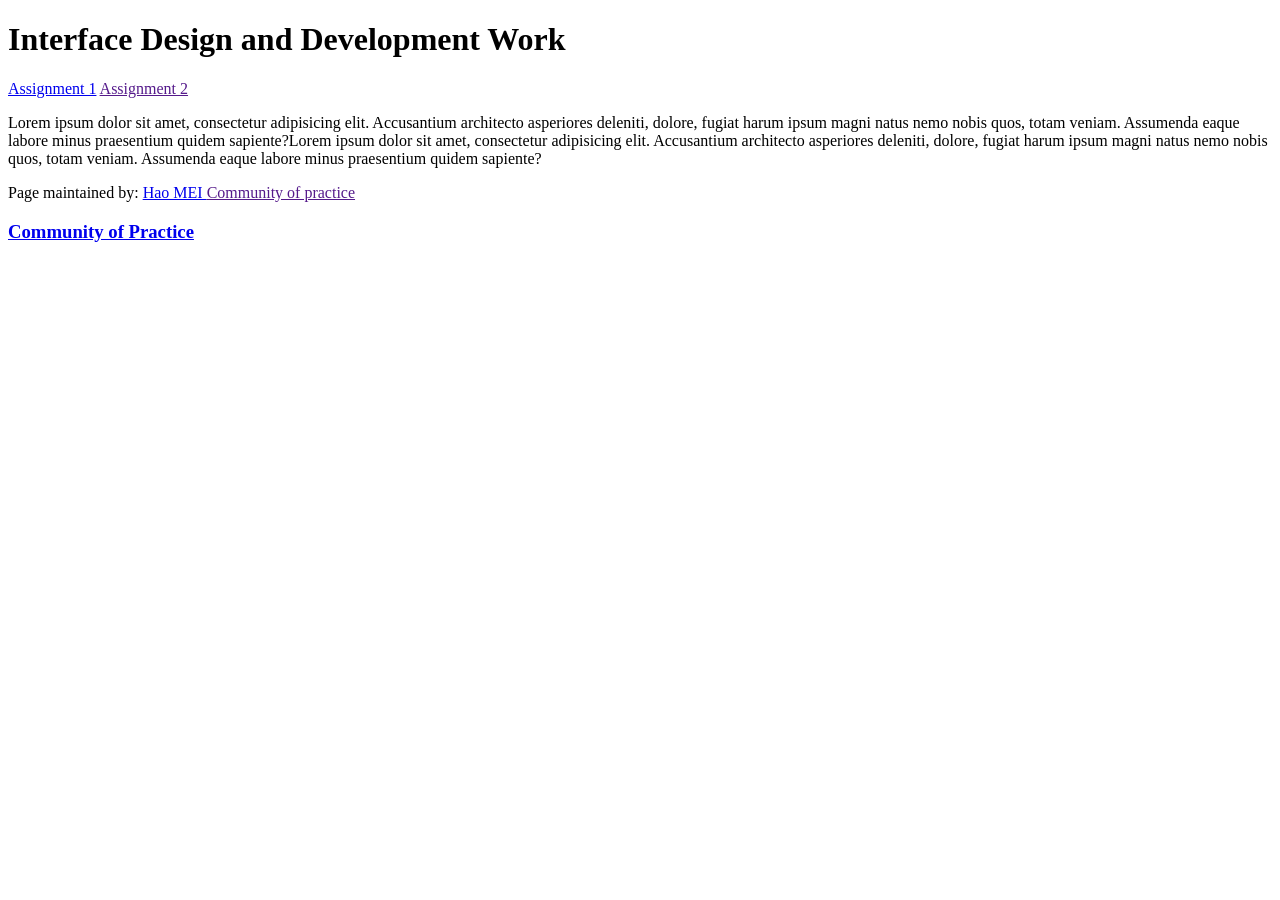
==== index.html @ e1c8dc6a "Merge branch 'main' of https://github.com/HaoMEI423/specialisationWorkIndex-workPage" ====
<!doctype html>
<html lang="en">
<head>
    <meta charset="UTF-8">
    <meta name="viewport"
          content="width=device-width, user-scalable=no, initial-scale=1.0, maximum-scale=1.0, minimum-scale=1.0">
    <meta http-equiv="X-UA-Compatible" content="ie=edge">

<!-- !!!!! -->
<!--    change this to refer to your specific page  -->
    <title>work index!</title>

<!-- !!!!! -->
<!--  change this to your preferred icon  -->
    <!-- favicon was sourced from favicon.io but the original graphics are copyright 2020 Twitter, Inc
    and other contributors -->
    <!-- They are licensed under CC-BY 4.0 as linked below -->
    <!-- https://creativecommons.org/licenses/by/4.0/ -->
    <link rel="icon" type="image/png" href="./assets/icons/favicon.png">

    <link rel="stylesheet" href="reset.css">
    <link rel="stylesheet" href="style.css">
</head>
<body>

    <header>
<!-- !!!!! -->
<!--    change this to your preferred online name  -->
        <h1>Interface Design and Development Work</h1>
    </header>

    <div class="mainNavContainer">

        <nav>
            <a href="./assignment1.html">Assignment 1</a>
            <a href="">Assignment 2</a>
        </nav>

        <main>
            <section id="intro-section">
                <p> Lorem ipsum dolor sit amet, consectetur adipisicing elit. Accusantium architecto asperiores deleniti, dolore, fugiat harum ipsum magni natus nemo nobis quos, totam veniam. Assumenda eaque labore minus praesentium quidem sapiente?Lorem ipsum dolor sit amet, consectetur adipisicing elit. Accusantium architecto asperiores deleniti, dolore, fugiat harum ipsum magni natus nemo nobis quos, totam veniam. Assumenda eaque labore minus praesentium quidem sapiente?</p>
            </section>
        </main>

        <!-- this is an empty element which helps with spacing -->
        <aside></aside>

    </div>

    <footer>
        <p>
<!-- !!!!! -->
<!--    change this to your preferred online name and update link to refer to your github page  -->
            Page maintained by:
            <a href="https://github.com/HaoMEI423" target="_blank">
            Hao MEI
            </a>
            <a href="">
                Community of practice
            </a>
        </p>
    </footer>
    <footer>
        <h3>
            <a href="https://miro.com/app/board/uXjVHzu2AU8=/?share_link_id=129278189366">
                Community of Practice
            </a>
        </h3>
    </footer>
</body>
</html>
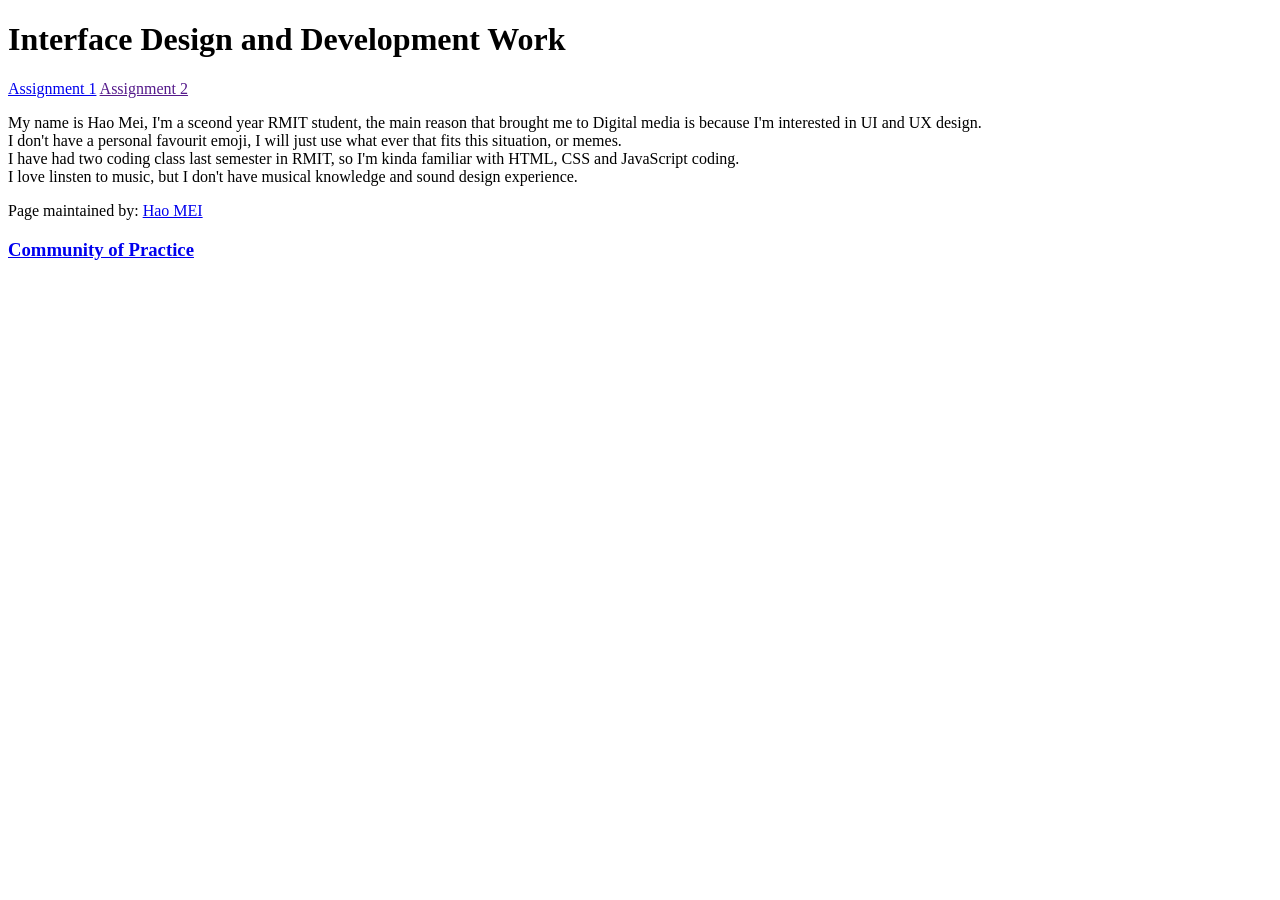
==== commit 267059cc: "updated intro" ====
--- a/index.html
+++ b/index.html
@@ -38,7 +38,11 @@
 
         <main>
             <section id="intro-section">
-                <p> Lorem ipsum dolor sit amet, consectetur adipisicing elit. Accusantium architecto asperiores deleniti, dolore, fugiat harum ipsum magni natus nemo nobis quos, totam veniam. Assumenda eaque labore minus praesentium quidem sapiente?Lorem ipsum dolor sit amet, consectetur adipisicing elit. Accusantium architecto asperiores deleniti, dolore, fugiat harum ipsum magni natus nemo nobis quos, totam veniam. Assumenda eaque labore minus praesentium quidem sapiente?</p>
+                <p> My name is Hao Mei, I'm a sceond year RMIT student, the main reason that brought me to Digital media is because I'm interested in UI and UX design.
+                    <br>I don't have a personal favourit emoji, I will just use what ever that fits this situation, or memes.
+                    <br>I have had two coding class last semester in RMIT, so I'm kinda familiar with HTML, CSS and JavaScript coding.
+                    <br>I love linsten to music, but I don't have musical knowledge and sound design experience.
+                </p>
             </section>
         </main>
 
@@ -54,10 +58,6 @@
             Page maintained by:
             <a href="https://github.com/HaoMEI423" target="_blank">
             Hao MEI
-            </a>
-            <a href="">
-                Community of practice
-            </a>
         </p>
     </footer>
     <footer>
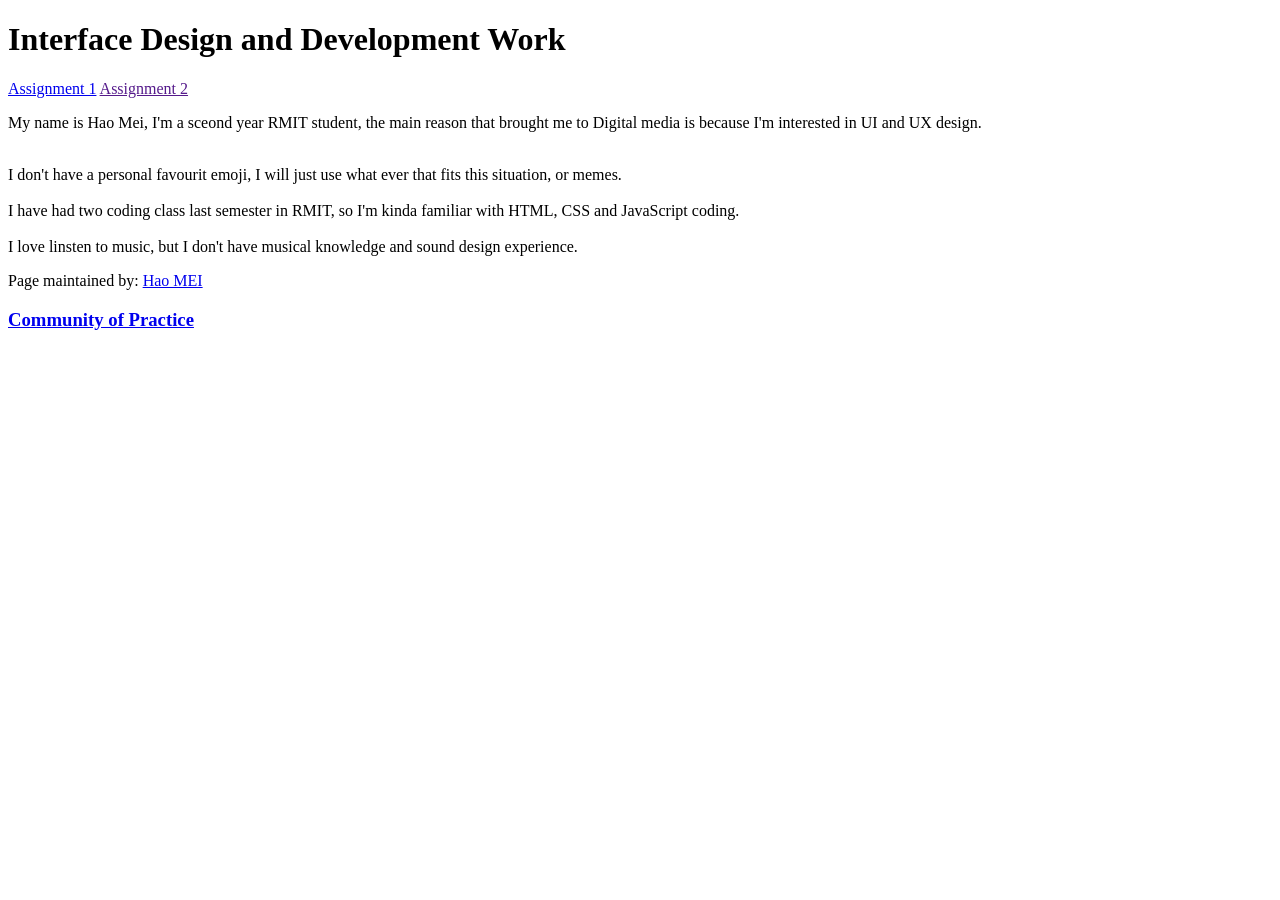
==== commit 470d79c6: "Update index.html" ====
--- a/index.html
+++ b/index.html
@@ -39,8 +39,11 @@
         <main>
             <section id="intro-section">
                 <p> My name is Hao Mei, I'm a sceond year RMIT student, the main reason that brought me to Digital media is because I'm interested in UI and UX design.
+                    <aside></aside>
                     <br>I don't have a personal favourit emoji, I will just use what ever that fits this situation, or memes.
+                    <aside></aside>
                     <br>I have had two coding class last semester in RMIT, so I'm kinda familiar with HTML, CSS and JavaScript coding.
+                    <aside></aside>
                     <br>I love linsten to music, but I don't have musical knowledge and sound design experience.
                 </p>
             </section>
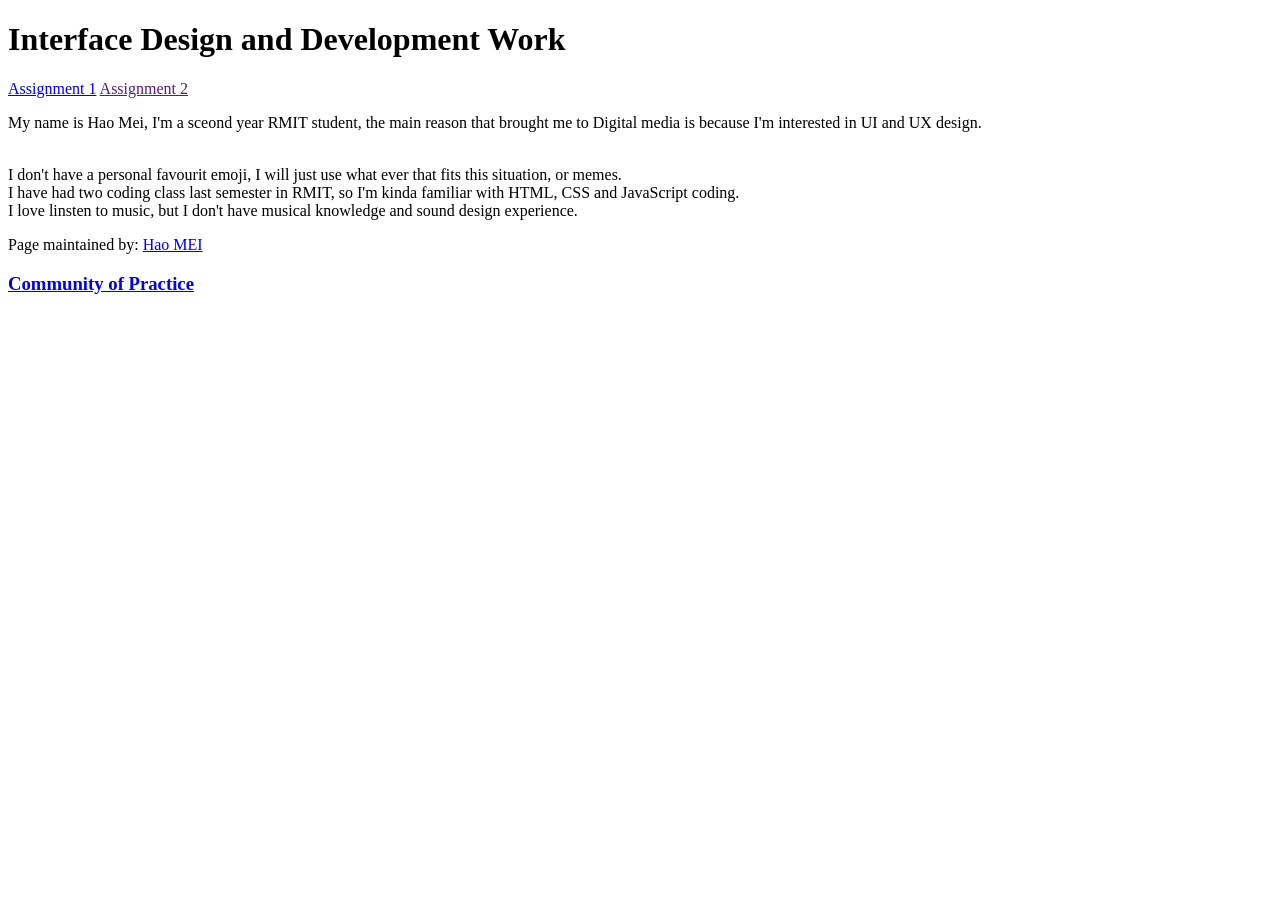
==== commit bf49266d: "Update index.html" ====
--- a/index.html
+++ b/index.html
@@ -41,9 +41,7 @@
                 <p> My name is Hao Mei, I'm a sceond year RMIT student, the main reason that brought me to Digital media is because I'm interested in UI and UX design.
                     <aside></aside>
                     <br>I don't have a personal favourit emoji, I will just use what ever that fits this situation, or memes.
-                    <aside></aside>
                     <br>I have had two coding class last semester in RMIT, so I'm kinda familiar with HTML, CSS and JavaScript coding.
-                    <aside></aside>
                     <br>I love linsten to music, but I don't have musical knowledge and sound design experience.
                 </p>
             </section>
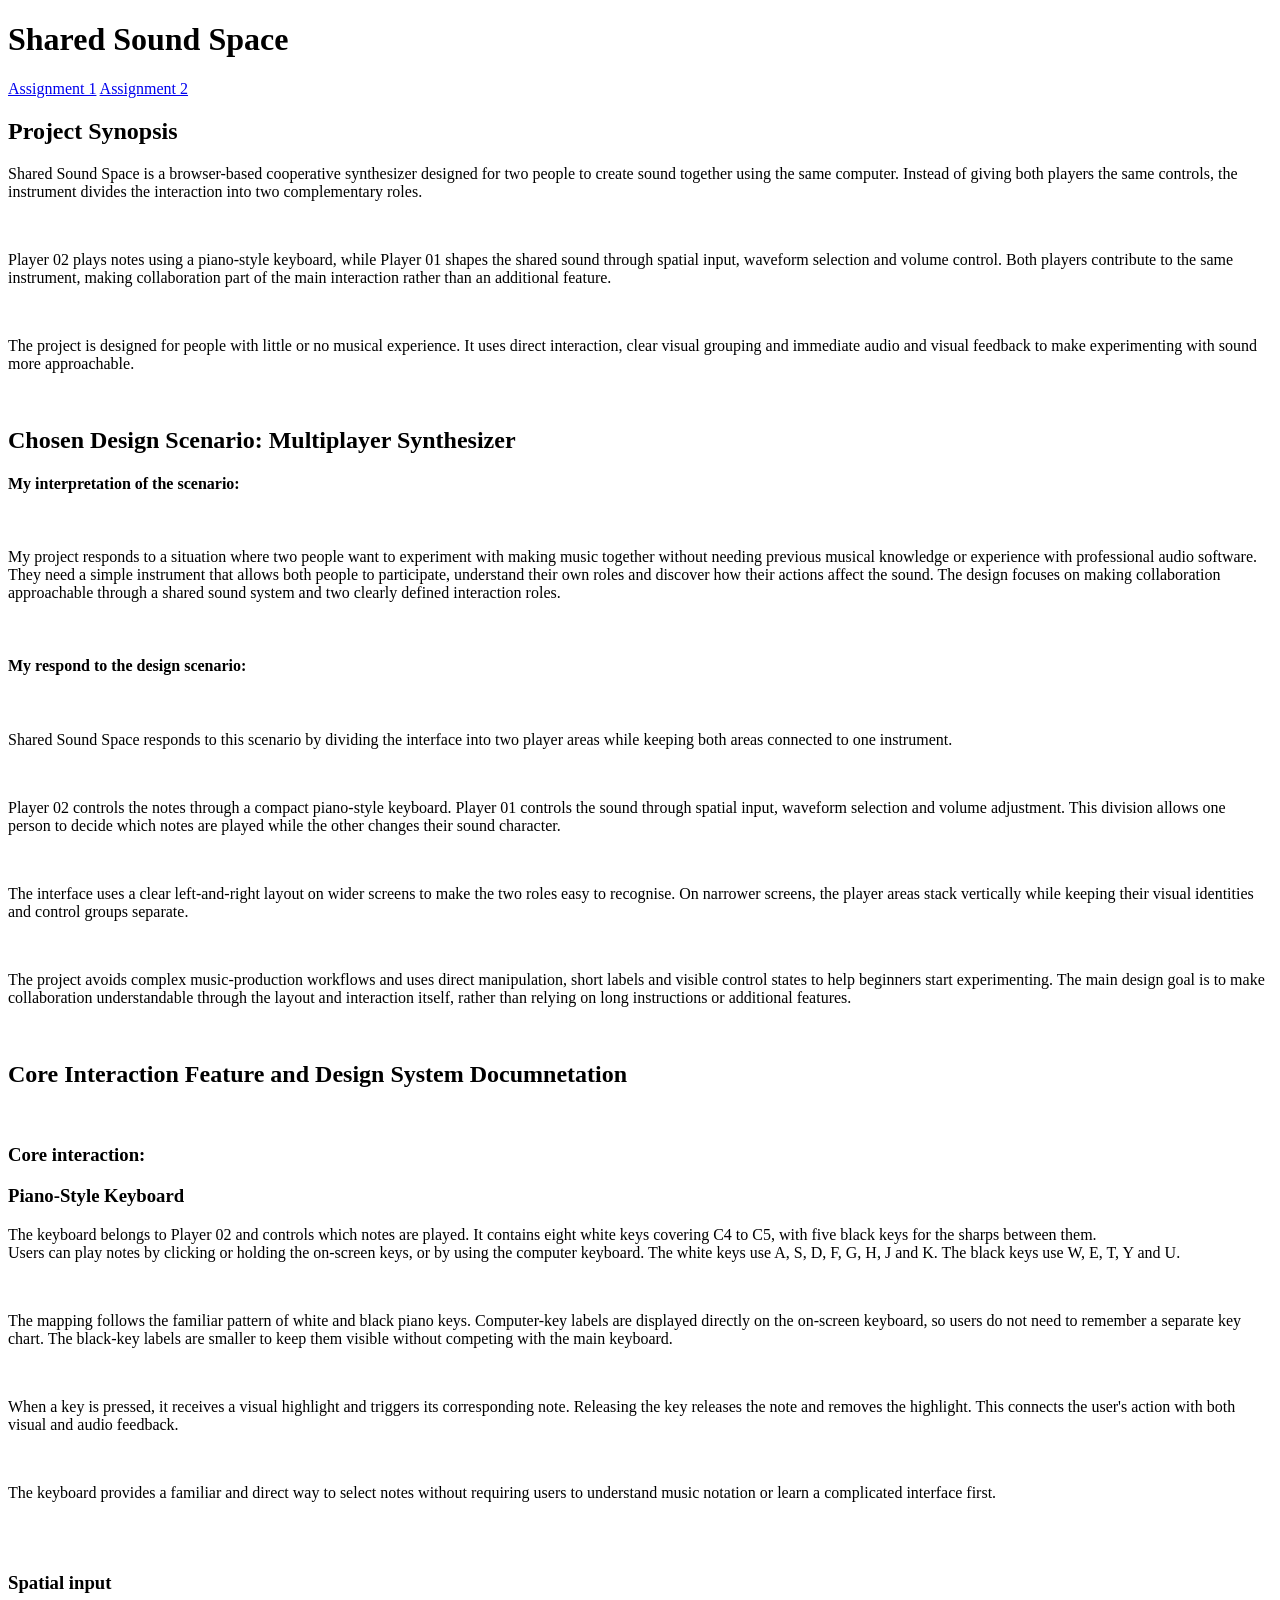
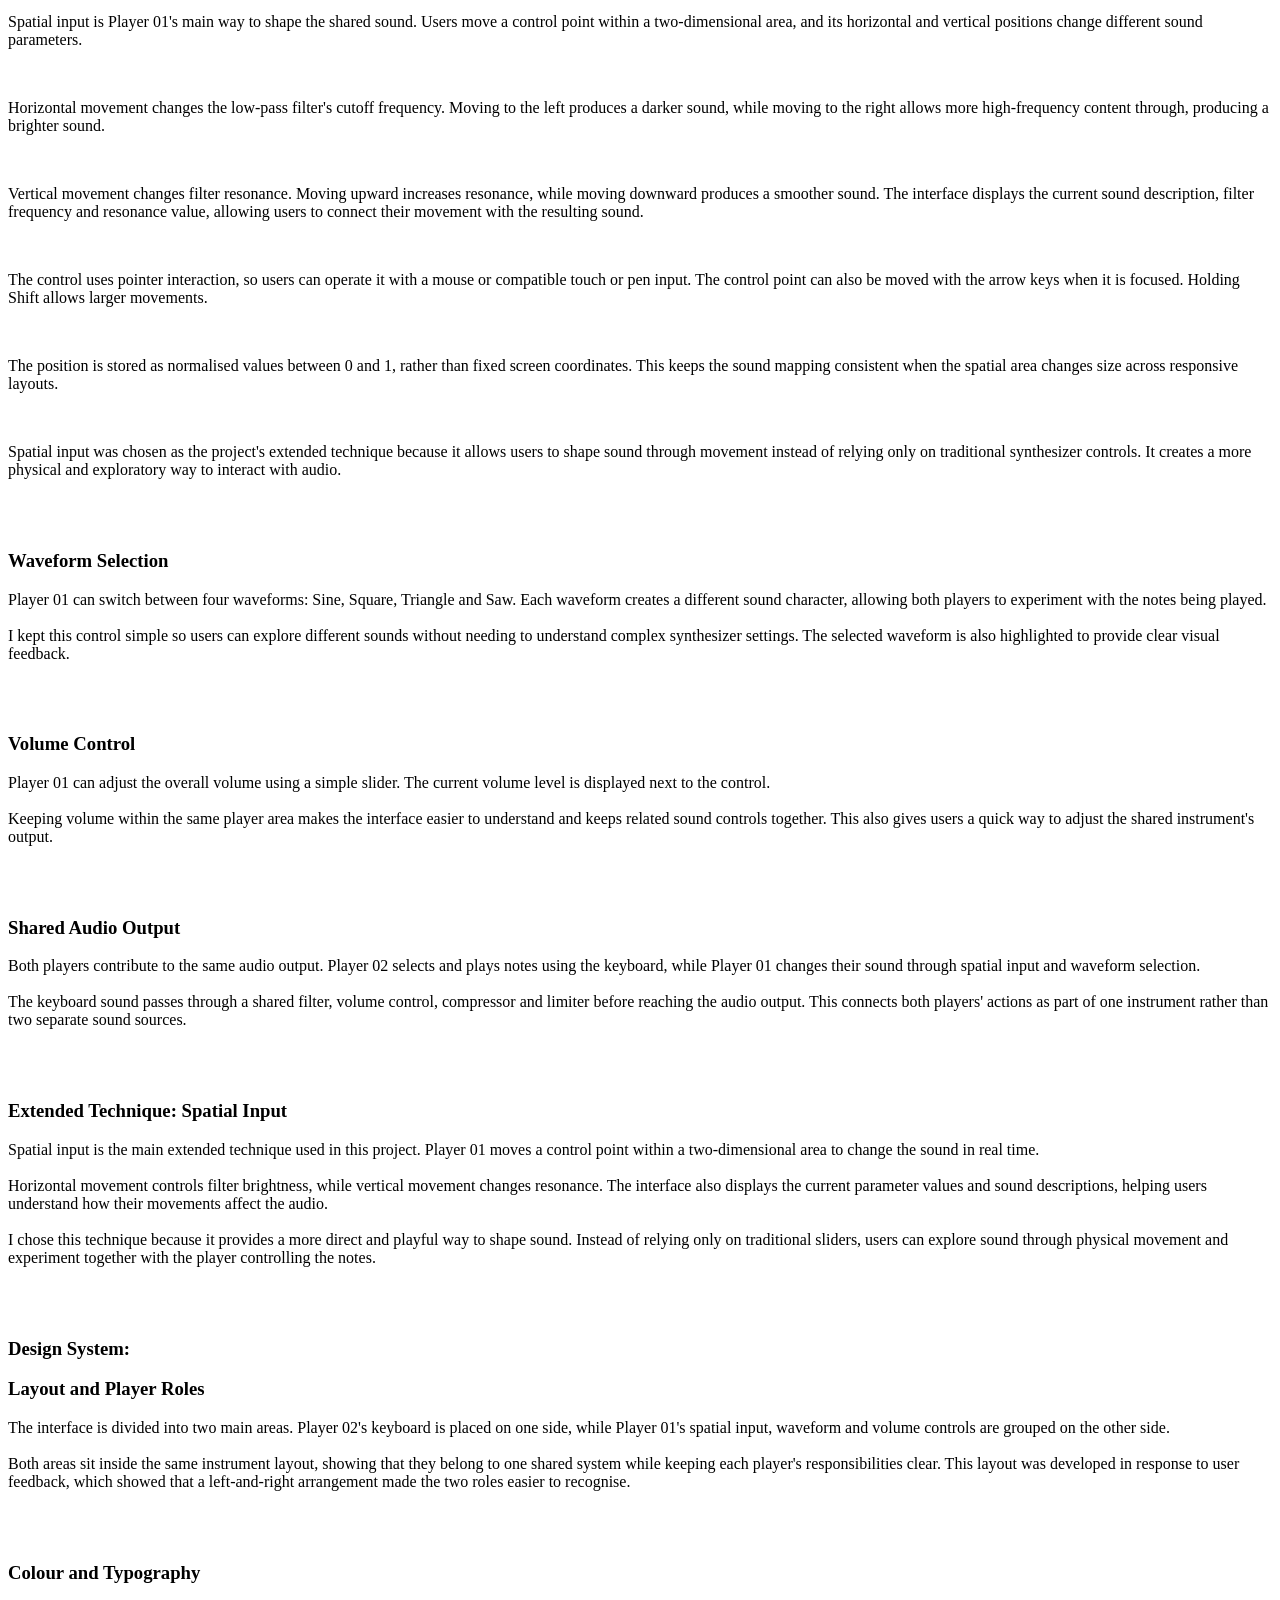
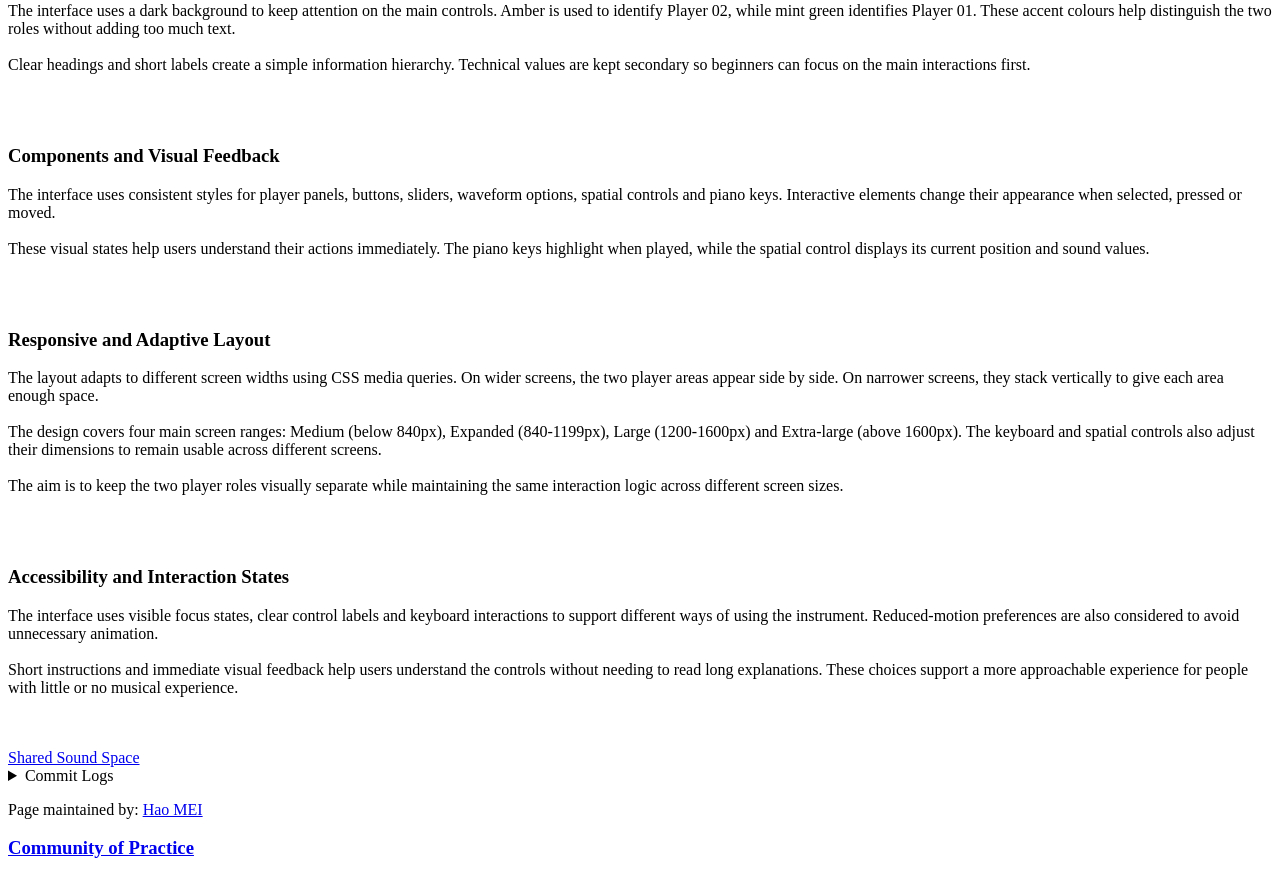
==== commit 10c90b03: "Update index.html" ====
--- a/index.html
+++ b/index.html
@@ -8,7 +8,7 @@
 
 <!-- !!!!! -->
 <!--    change this to refer to your specific page  -->
-    <title>work index!</title>
+    <title>Interface Design</title>
 
 <!-- !!!!! -->
 <!--  change this to your preferred icon  -->
@@ -26,26 +26,236 @@
     <header>
 <!-- !!!!! -->
 <!--    change this to your preferred online name  -->
-        <h1>Interface Design and Development Work</h1>
+        <h1>Shared Sound Space</h1>
     </header>
 
     <div class="mainNavContainer">
 
         <nav>
             <a href="./assignment1.html">Assignment 1</a>
-            <a href="">Assignment 2</a>
+            <a href="./assignment2.html">Assignment 2</a>
         </nav>
 
         <main>
             <section id="intro-section">
-                <p> My name is Hao Mei, I'm a sceond year RMIT student, the main reason that brought me to Digital media is because I'm interested in UI and UX design.
-                    <aside></aside>
-                    <br>I don't have a personal favourit emoji, I will just use what ever that fits this situation, or memes.
-                    <br>I have had two coding class last semester in RMIT, so I'm kinda familiar with HTML, CSS and JavaScript coding.
-                    <br>I love linsten to music, but I don't have musical knowledge and sound design experience.
+                <h2>Project Synopsis</h2>
+                <p> Shared Sound Space is a browser-based cooperative synthesizer designed for two people to create sound together using the same computer. Instead of giving both players the same controls, the instrument divides the interaction into two complementary roles.
                 </p>
+                <br>
+                <p>Player 02 plays notes using a piano-style keyboard, while Player 01 shapes the shared sound through spatial input, waveform selection and volume control. Both players contribute to the same instrument, making collaboration part of the main interaction rather than an additional feature.</p>            
+                <br>
+                <p>The project is designed for people with little or no musical experience. It uses direct interaction, clear visual grouping and immediate audio and visual feedback to make experimenting with sound more approachable.</p>
+                <br>
+                
+                <h2>Chosen Design Scenario: Multiplayer Synthesizer</h2>
+                <h4>My interpretation of the scenario:</h4>
+                <br>
+                <p>My project responds to a situation where two people want to experiment with making music together without needing previous musical knowledge or experience with professional audio software. They need a simple instrument that allows both people to participate, understand their own roles and discover how their actions affect the sound. The design focuses on making collaboration approachable through a shared sound system and two clearly defined interaction roles.</p>
+                <br>
+                <h4>My respond to the design scenario:</h4>
+                <br>
+                <p>Shared Sound Space responds to this scenario by dividing the interface into two player areas while keeping both areas connected to one instrument.</p>
+                <br>
+                <p>Player 02 controls the notes through a compact piano-style keyboard. Player 01 controls the sound through spatial input, waveform selection and volume adjustment. This division allows one person to decide which notes are played while the other changes their sound character.</p>
+                <br>
+                <p>The interface uses a clear left-and-right layout on wider screens to make the two roles easy to recognise. On narrower screens, the player areas stack vertically while keeping their visual identities and control groups separate.</p>
+                <br>
+                <p>The project avoids complex music-production workflows and uses direct manipulation, short labels and visible control states to help beginners start experimenting. The main design goal is to make collaboration understandable through the layout and interaction itself, rather than relying on long instructions or additional features.</p>
+            </section>
+
+            <br>
+
+            <section id="design-documentation">
+                <h2>Core Interaction Feature and Design System Documnetation</h2>
+                <br>
+                <h3>Core interaction:</h3>
+                <h3>Piano-Style Keyboard</h3>
+                <p>The keyboard belongs to Player 02 and controls which notes are played. It contains eight white keys covering C4 to C5, with five black keys for the sharps between them. <br>Users can play notes by clicking or holding the on-screen keys, or by using the computer keyboard. The white keys use A, S, D, F, G, H, J and K. The black keys use W, E, T, Y and U.</p><br>
+                <p>The mapping follows the familiar pattern of white and black piano keys. Computer-key labels are displayed directly on the on-screen keyboard, so users do not need to remember a separate key chart. The black-key labels are smaller to keep them visible without competing with the main keyboard.</p><br>
+                <p>When a key is pressed, it receives a visual highlight and triggers its corresponding note. Releasing the key releases the note and removes the highlight. This connects the user's action with both visual and audio feedback.</p><br>
+                <p>The keyboard provides a familiar and direct way to select notes without requiring users to understand music notation or learn a complicated interface first.</p><br><br>
+
+                <h3>Spatial input</h3>
+                <p>Spatial input is Player 01's main way to shape the shared sound. Users move a control point within a two-dimensional area, and its horizontal and vertical positions change different sound parameters.</p><br>
+                <p>Horizontal movement changes the low-pass filter's cutoff frequency. Moving to the left produces a darker sound, while moving to the right allows more high-frequency content through, producing a brighter sound.</p><br>
+                <p>Vertical movement changes filter resonance. Moving upward increases resonance, while moving downward produces a smoother sound. The interface displays the current sound description, filter frequency and resonance value, allowing users to connect their movement with the resulting sound.</p><br>
+                <p>The control uses pointer interaction, so users can operate it with a mouse or compatible touch or pen input. The control point can also be moved with the arrow keys when it is focused. Holding Shift allows larger movements.</p><br>
+                <p>The position is stored as normalised values between 0 and 1, rather than fixed screen coordinates. This keeps the sound mapping consistent when the spatial area changes size across responsive layouts.</p><br>
+                <p>Spatial input was chosen as the project's extended technique because it allows users to shape sound through movement instead of relying only on traditional synthesizer controls. It creates a more physical and exploratory way to interact with audio.</p><br><br>
+                
+                <h3>Waveform Selection</h3>
+                <p>Player 01 can switch between four waveforms: Sine, Square, Triangle and Saw. Each waveform creates a different sound
+                    character, allowing both players to experiment with the notes being played.
+                    <br><br>
+                    I kept this control simple so users can explore different
+                    sounds without needing to understand complex synthesizer
+                    settings. The selected waveform is also highlighted to
+                    provide clear visual feedback.
+                </p><br><br>
+
+                <h3>Volume Control</h3>
+                <p>Player 01 can adjust the overall volume using a simple
+                    slider. The current volume level is displayed next to
+                    the control.
+                <br><br>
+                    Keeping volume within the same player area makes the
+                    interface easier to understand and keeps related sound
+                    controls together. This also gives users a quick way
+                    to adjust the shared instrument's output.
+                </p><br><br>
+
+                <h3>Shared Audio Output</h3>
+                <p>Both players contribute to the same audio output.
+                    Player 02 selects and plays notes using the keyboard,
+                    while Player 01 changes their sound through spatial
+                    input and waveform selection.
+                    <br><br>
+                    The keyboard sound passes through a shared filter,
+                    volume control, compressor and limiter before reaching
+                    the audio output. This connects both players' actions
+                    as part of one instrument rather than two separate
+                    sound sources.
+                </p> <br><br>   
+                
+                <h3>Extended Technique: Spatial Input</h3>
+                <p>Spatial input is the main extended technique used in
+                    this project. Player 01 moves a control point within
+                    a two-dimensional area to change the sound in real time.
+                    <br><br>
+                    Horizontal movement controls filter brightness, while
+                    vertical movement changes resonance. The interface
+                    also displays the current parameter values and sound
+                    descriptions, helping users understand how their
+                    movements affect the audio.
+                    <br><br>
+                    I chose this technique because it provides a more
+                    direct and playful way to shape sound. Instead of
+                    relying only on traditional sliders, users can explore
+                    sound through physical movement and experiment together
+                    with the player controlling the notes.
+                </p><br><br>
+                
+                <h3>Design System:</h3>
+                <h3>Layout and Player Roles</h3>
+                <p>The interface is divided into two main areas.
+                    Player 02's keyboard is placed on one side, while
+                    Player 01's spatial input, waveform and volume controls
+                    are grouped on the other side.
+                    <br><br>
+                    Both areas sit inside the same instrument layout,
+                    showing that they belong to one shared system while
+                    keeping each player's responsibilities clear. This
+                    layout was developed in response to user feedback,
+                    which showed that a left-and-right arrangement made
+                    the two roles easier to recognise.
+                </p><br><br>
+
+                <h3>Colour and Typography</h3>
+                <p> The interface uses a dark background to keep attention
+                    on the main controls. Amber is used to identify Player
+                    02, while mint green identifies Player 01. These accent
+                    colours help distinguish the two roles without adding
+                    too much text.
+                    <br><br>
+                    Clear headings and short labels create a simple
+                    information hierarchy. Technical values are kept
+                    secondary so beginners can focus on the main
+                    interactions first.
+                </p><br><br>
+
+                <h3>Components and Visual Feedback</h3>
+                <p>The interface uses consistent styles for player panels,
+                    buttons, sliders, waveform options, spatial controls
+                    and piano keys. Interactive elements change their
+                    appearance when selected, pressed or moved.
+                    <br><br>
+                    These visual states help users understand their actions
+                    immediately. The piano keys highlight when played,
+                    while the spatial control displays its current position
+                    and sound values.
+                </p><br><br>
+
+                <h3>Responsive and Adaptive Layout</h3>
+
+                <p> The layout adapts to different screen widths using
+                    CSS media queries. On wider screens, the two player
+                    areas appear side by side. On narrower screens, they
+                    stack vertically to give each area enough space.
+                    <br><br>
+                    The design covers four main screen ranges: Medium
+                    (below 840px), Expanded (840-1199px), Large
+                    (1200-1600px) and Extra-large (above 1600px).
+                    The keyboard and spatial controls also adjust their
+                    dimensions to remain usable across different screens.
+                    <br><br>
+                    The aim is to keep the two player roles visually
+                    separate while maintaining the same interaction
+                    logic across different screen sizes.
+                </p><br><br>
+
+                <h3>Accessibility and Interaction States</h3>
+                <p>The interface uses visible focus states, clear control
+                    labels and keyboard interactions to support different
+                    ways of using the instrument. Reduced-motion preferences
+                    are also considered to avoid unnecessary animation.
+                    <br><br>
+                    Short instructions and immediate visual feedback help
+                    users understand the controls without needing to read
+                    long explanations. These choices support a more
+                    approachable experience for people with little or no
+                    musical experience.
+                </p><br><br>
+            </section>
+            
+            <section id=final-project>
+                <a href="https://haomei423.github.io/interfaceAssignment3/">Shared Sound Space</a>
+            </section>
+            
+            <section id="commit-logs">
+                <details>
+                <summary>Commit Logs</summary>
+
+                <table>
+
+                    <thead>
+                    <tr>
+                        <th>Author</th>
+                        <th>Date</th>
+                        <th>Subject</th>
+                        <th>Body</th>
+                    </tr>
+                    </thead>
+
+                    <tbody>
+                    <tr>
+                        <td>HaoMEI423</td>
+                        <td>Wed Sep 23 15:04:27 2026 +1000</td>
+                        <td></td>
+                        <td></td>
+                    </tr>
+
+                    <tr>
+                        <td>HaoMEI423</td>
+                        <td>Sat Sep 26 22:50:08 2026 +1000</td>
+                        <td></td>
+                        <td></td>
+                    </tr>
+
+                    <tr>
+                        <td>HaoMEI423</td>
+                        <td>Sun Sep 27 23:25:22 2026 +1000</td>
+                        <td></td>
+                        <td></td>
+                    </tr>
+
+                    </tbody>
+
+                </table>
+                </details>
             </section>
         </main>
+
+
 
         <!-- this is an empty element which helps with spacing -->
         <aside></aside>
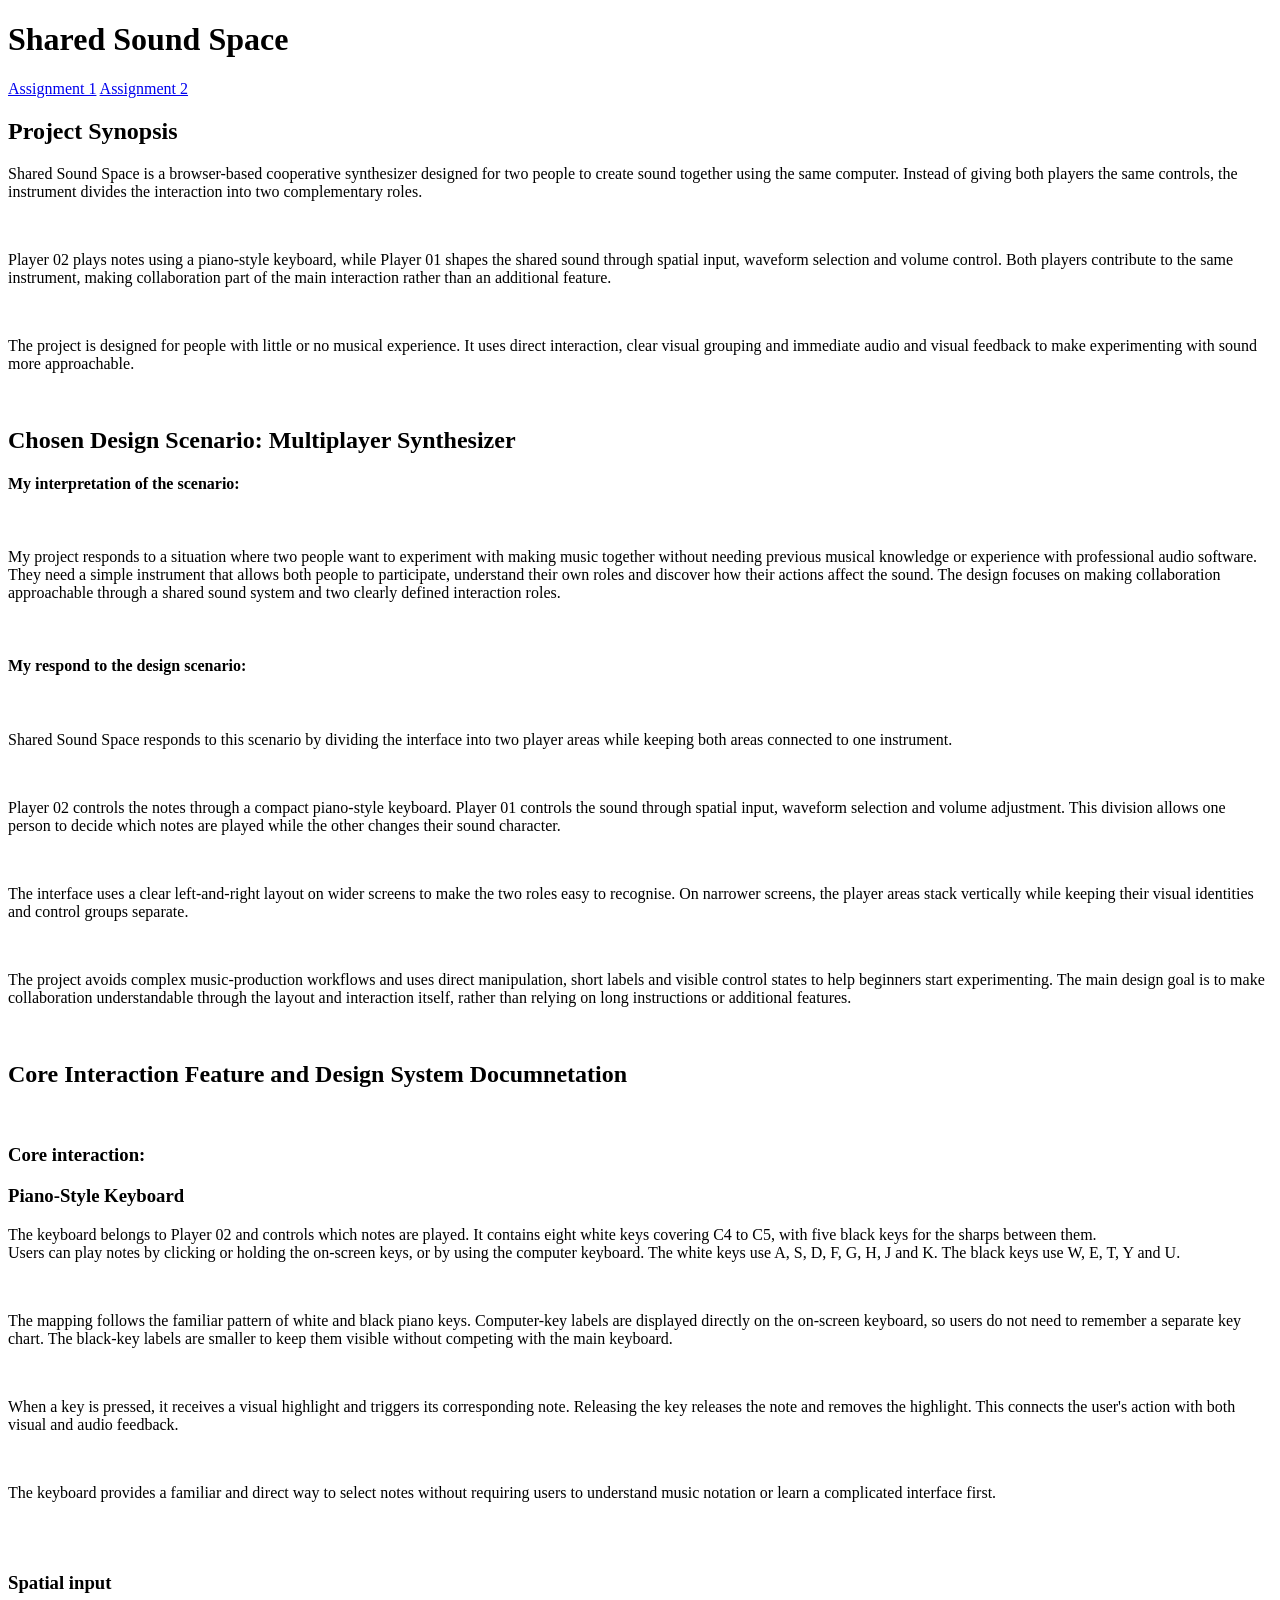
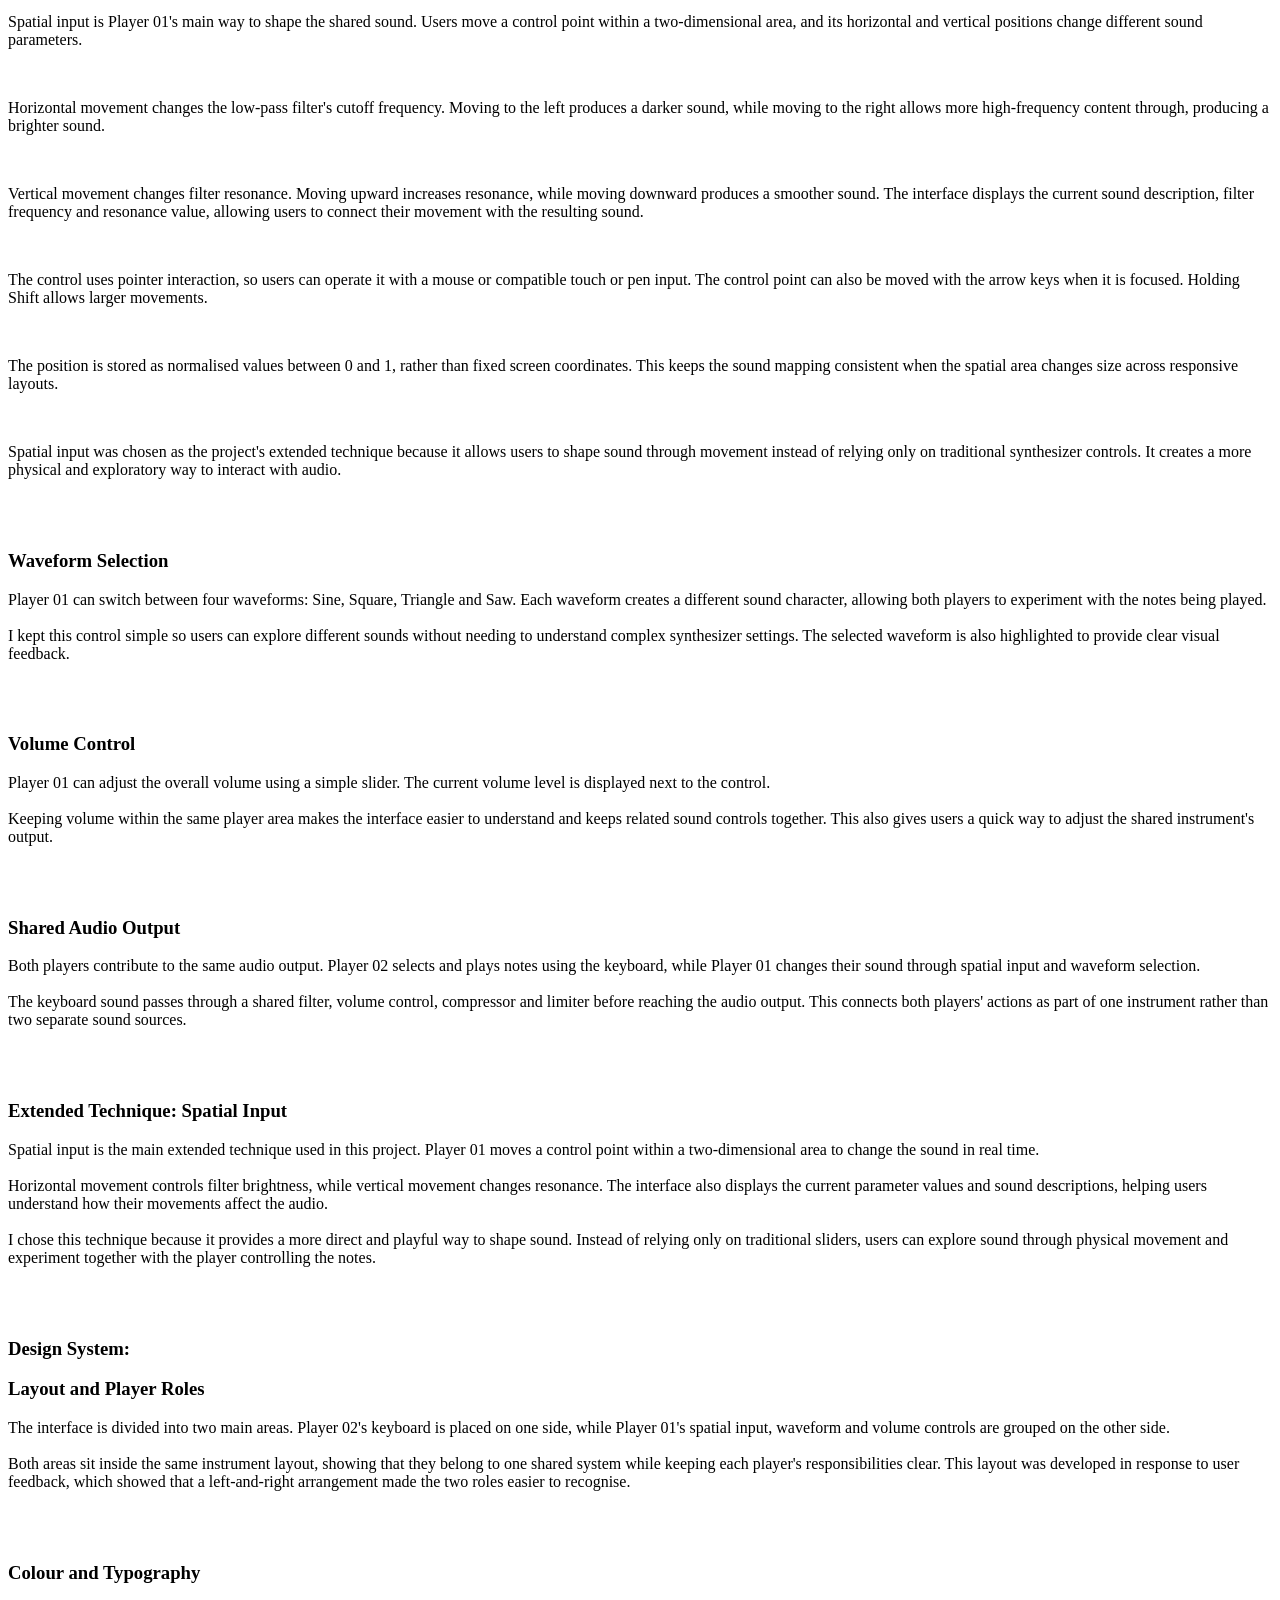
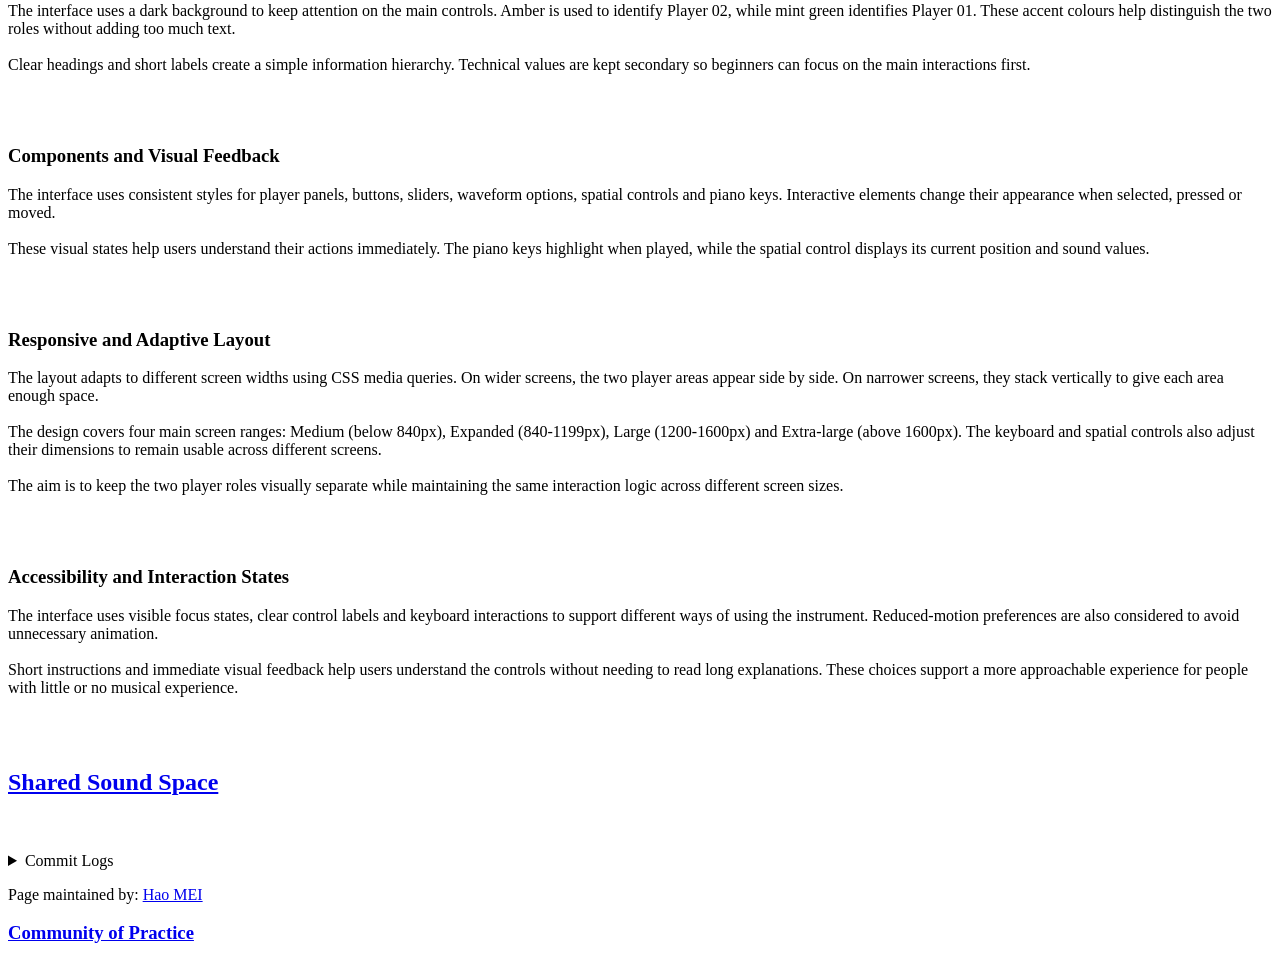
==== commit 909665a7: "Update index.html" ====
--- a/index.html
+++ b/index.html
@@ -208,8 +208,10 @@
             </section>
             
             <section id=final-project>
-                <a href="https://haomei423.github.io/interfaceAssignment3/">Shared Sound Space</a>
+                <h1><footer><a href="https://haomei423.github.io/interfaceAssignment3/">Shared Sound Space</a></footer></h1>
             </section>
+            
+            <br><br>
             
             <section id="commit-logs">
                 <details>
@@ -229,25 +231,176 @@
                     <tbody>
                     <tr>
                         <td>HaoMEI423</td>
-                        <td>Wed Sep 23 15:04:27 2026 +1000</td>
-                        <td></td>
-                        <td></td>
-                    </tr>
-
-                    <tr>
-                        <td>HaoMEI423</td>
-                        <td>Sat Sep 26 22:50:08 2026 +1000</td>
-                        <td></td>
-                        <td></td>
-                    </tr>
-
-                    <tr>
-                        <td>HaoMEI423</td>
-                        <td>Sun Sep 27 23:25:22 2026 +1000</td>
-                        <td></td>
-                        <td></td>
-                    </tr>
-
+                        <td>Fri Oct 2 15:04:27 2026</td>
+                        <td>Rework the layout to make the two player roles clearer</td>
+                        <td>I changed the layout to show two clear player areas so users can quickly understand that the instrument is designed for two people.</td>
+                    </tr>
+
+                    <tr>
+                        <td>HaoMEI423</td>
+                        <td>Sun Oct 4 22:50:08 2026</td>
+                        <td>Group the keyboard and sound controls by player</td>
+                        <td>I kept the keyboard in Player 02's area and grouped spatial input, waveform and volume controls under Player 01 to make each player's role easier to understand.</td>
+                    </tr>
+
+                    <tr>
+                        <td>HaoMEI423</td>
+                        <td>Tue Oct 6 21:25:22 2026</td>
+                        <td>Adjust the player panels and keyboard size</td>
+                        <td>I balanced the space between the keyboard and sound controls so the keyboard stays usable without making the other controls feel too crowded.</td>
+                    </tr>
+
+
+                    <tr>
+                        <td>HaoMEI423</td>
+                        <td>Wed Oct 7 23:24:05 2026</td>
+                        <td>Simplify the player labels and visual hierarchy</td>
+                        <td></td>
+                    </tr>
+
+
+                    <tr>
+                        <td>HaoMEI423</td>
+                        <td>Fri Oct 9 18:50:04 2026</td>
+                        <td>Simplify the keyboard to one octave</td>
+                        <td>I reduced the keyboard to eight white keys and five black keys so the main note controls are easier to see and use.</td>
+                    </tr>
+
+
+                    <tr>
+                        <td>HaoMEI423</td>
+                        <td>Tue Oct 13 21:04:25 2026</td>
+                        <td>Map the piano keys to the computer keyboard</td>
+                        <td>I mapped the white keys to A, S, D, F, G, H, J and K, and used W, E, T, Y and U for the black keys to follow the familiar piano layout more closely.</td>
+                    </tr>
+
+
+                    <tr>
+                        <td>HaoMEI423</td>
+                        <td>Wed Oct 14 23:52:31 2026</td>
+                        <td>Add computer key labels to the piano</td>
+                        <td>I added the matching computer key letters to the piano keys and made the black-key labels smaller so they are easier to use without distracting from the keyboard.</td>
+                    </tr>
+
+
+                    <tr>
+                        <td>HaoMEI423</td>
+                        <td>Sat Oct 17 15:25:56 2026</td>
+                        <td>Improve keyboard feedback and note release</td>
+                        <td></td>
+                    </tr>
+
+                    <tr>
+                        <td>HaoMEI423</td>
+                        <td>Tue Oct 20 18:34:53 2026</td>
+                        <td>Add responsive layouts for different screen sizes</td>
+                        <td>I added responsive breakpoints so the two player areas sit side by side on wider screens and stack vertically on smaller screens.</td>
+                    </tr>
+
+                    <tr>
+                        <td>HaoMEI423</td>
+                        <td>Wed Oct 21 19:40:38 2026</td>
+                        <td>Improve keyboard sizing across screen widths</td>
+                        <td>I adjusted the keyboard dimensions and spacing to keep the keys usable across different desktop and laptop sizes.</td>
+                    </tr>
+
+                    <tr>
+                        <td>HaoMEI423</td>
+                        <td>Thu Oct 22 21:45:24 2026</td>
+                        <td>Improve focus states and reduced motion support.</td>
+                        <td></td>
+                    </tr>
+
+                    <tr>
+                        <td>HaoMEI423</td>
+                        <td>Sun Oct 25 22:23:52 2026</td>
+                        <td>Improve spacing and readability across the interface.</td>
+                        <td></td>
+                    </tr>
+
+                    <tr>
+                        <td>HaoMEI423</td>
+                        <td>Mon Oct 26 16:35:49 2026</td>
+                        <td>updated code comment</td>
+                        <td></td>
+                    </tr>
+
+                    <tr>
+                        <td>HaoMEI423</td>
+                        <td>Tue Oct 27 18:23:53 2026</td>
+                        <td>updated code comment</td>
+                        <td></td>
+                    </tr>
+
+                    <tr>
+                        <td>HaoMEI423</td>
+                        <td>Wed Oct 28 20:54:28 2026</td>
+                        <td>updated code comment</td>
+                        <td></td>
+                    </tr>
+
+                    <tr>
+                        <td>HaoMEI423</td>
+                        <td>Wed Oct 28 20:55:04 2026</td>
+                        <td>title update</td>
+                        <td></td>
+                    </tr>
+
+                    <tr>
+                        <td>HaoMEI423</td>
+                        <td>Thu Oct 29 17:17:28 2026</td>
+                        <td>adjusted the volume setting of the instrumen,giving more headroom for overlapping notes.</td>
+                        <td></td>
+                    </tr>
+
+                    <tr>
+                        <td>HaoMEI423</td>
+                        <td>Thu Oct 29 17:34:42 2026</td>
+                        <td>fixing audio in high volume</td>
+                        <td></td>
+                    </tr>
+
+                    <tr>
+                        <td>HaoMEI423</td>
+                        <td>Thu Oct 29 17:49:45 2026</td>
+                        <td>Fix bug</td>
+                        <td>Fixing the bug when running on web page, the audio will suddenly stop.</td>
+                    </tr>
+
+                    <tr>
+                        <td>HaoMEI423</td>
+                        <td>Thu Oct 29 18:02:34 2026</td>
+                        <td>fixing bug</td>
+                        <td>fixing the bug when running in web, sometimes audio will keep playing and not stop.</td>
+                    </tr>
+
+                    <tr>
+                        <td>HaoMEI423</td>
+                        <td>Sat Sep 26 22:50:08 2026</td>
+                        <td></td>
+                        <td></td>
+                    </tr>
+
+                    <tr>
+                        <td>HaoMEI423</td>
+                        <td>Sat Sep 26 22:50:08 2026</td>
+                        <td></td>
+                        <td></td>
+                    </tr>
+
+                    <tr>
+                        <td>HaoMEI423</td>
+                        <td>Sat Sep 26 22:50:08 2026</td>
+                        <td></td>
+                        <td></td>
+                    </tr>
+
+                    <tr>
+                        <td>HaoMEI423</td>
+                        <td>Sat Sep 26 22:50:08 2026</td>
+                        <td></td>
+                        <td></td>
+                    </tr>
                     </tbody>
 
                 </table>
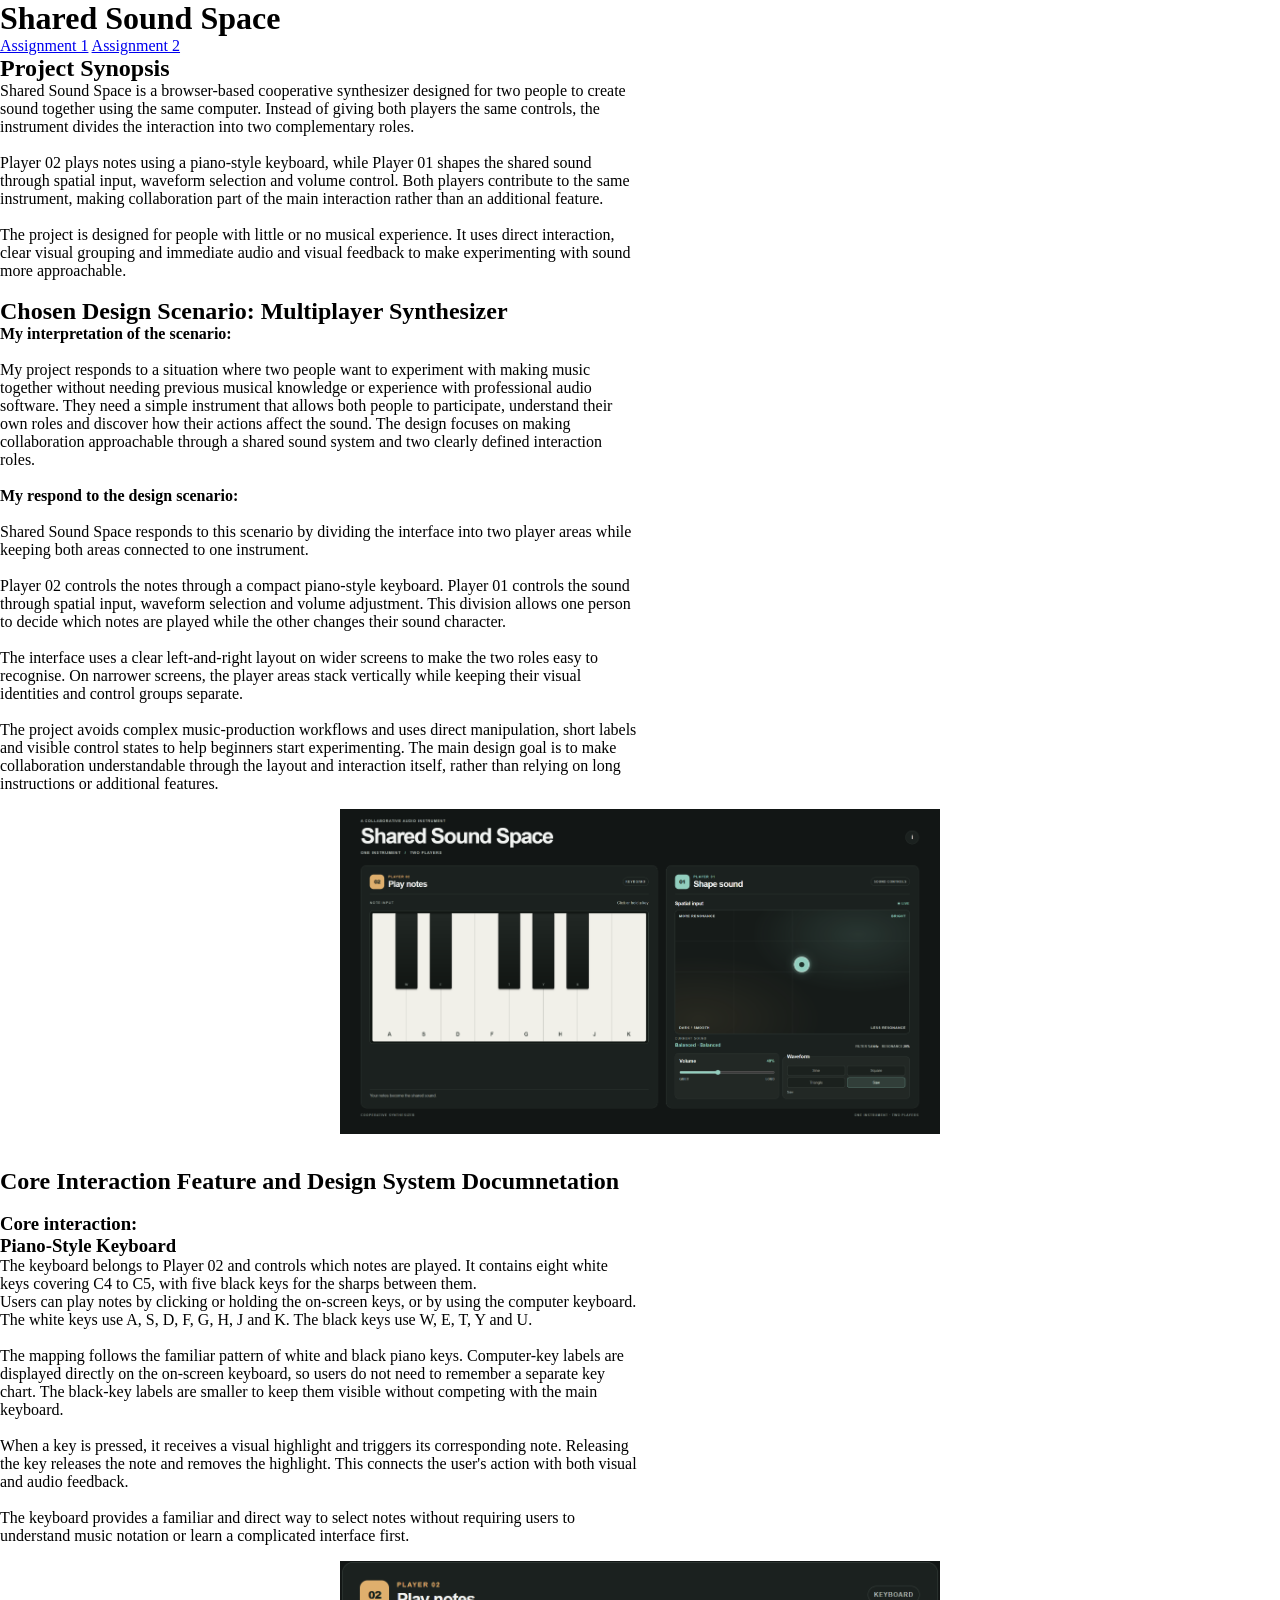
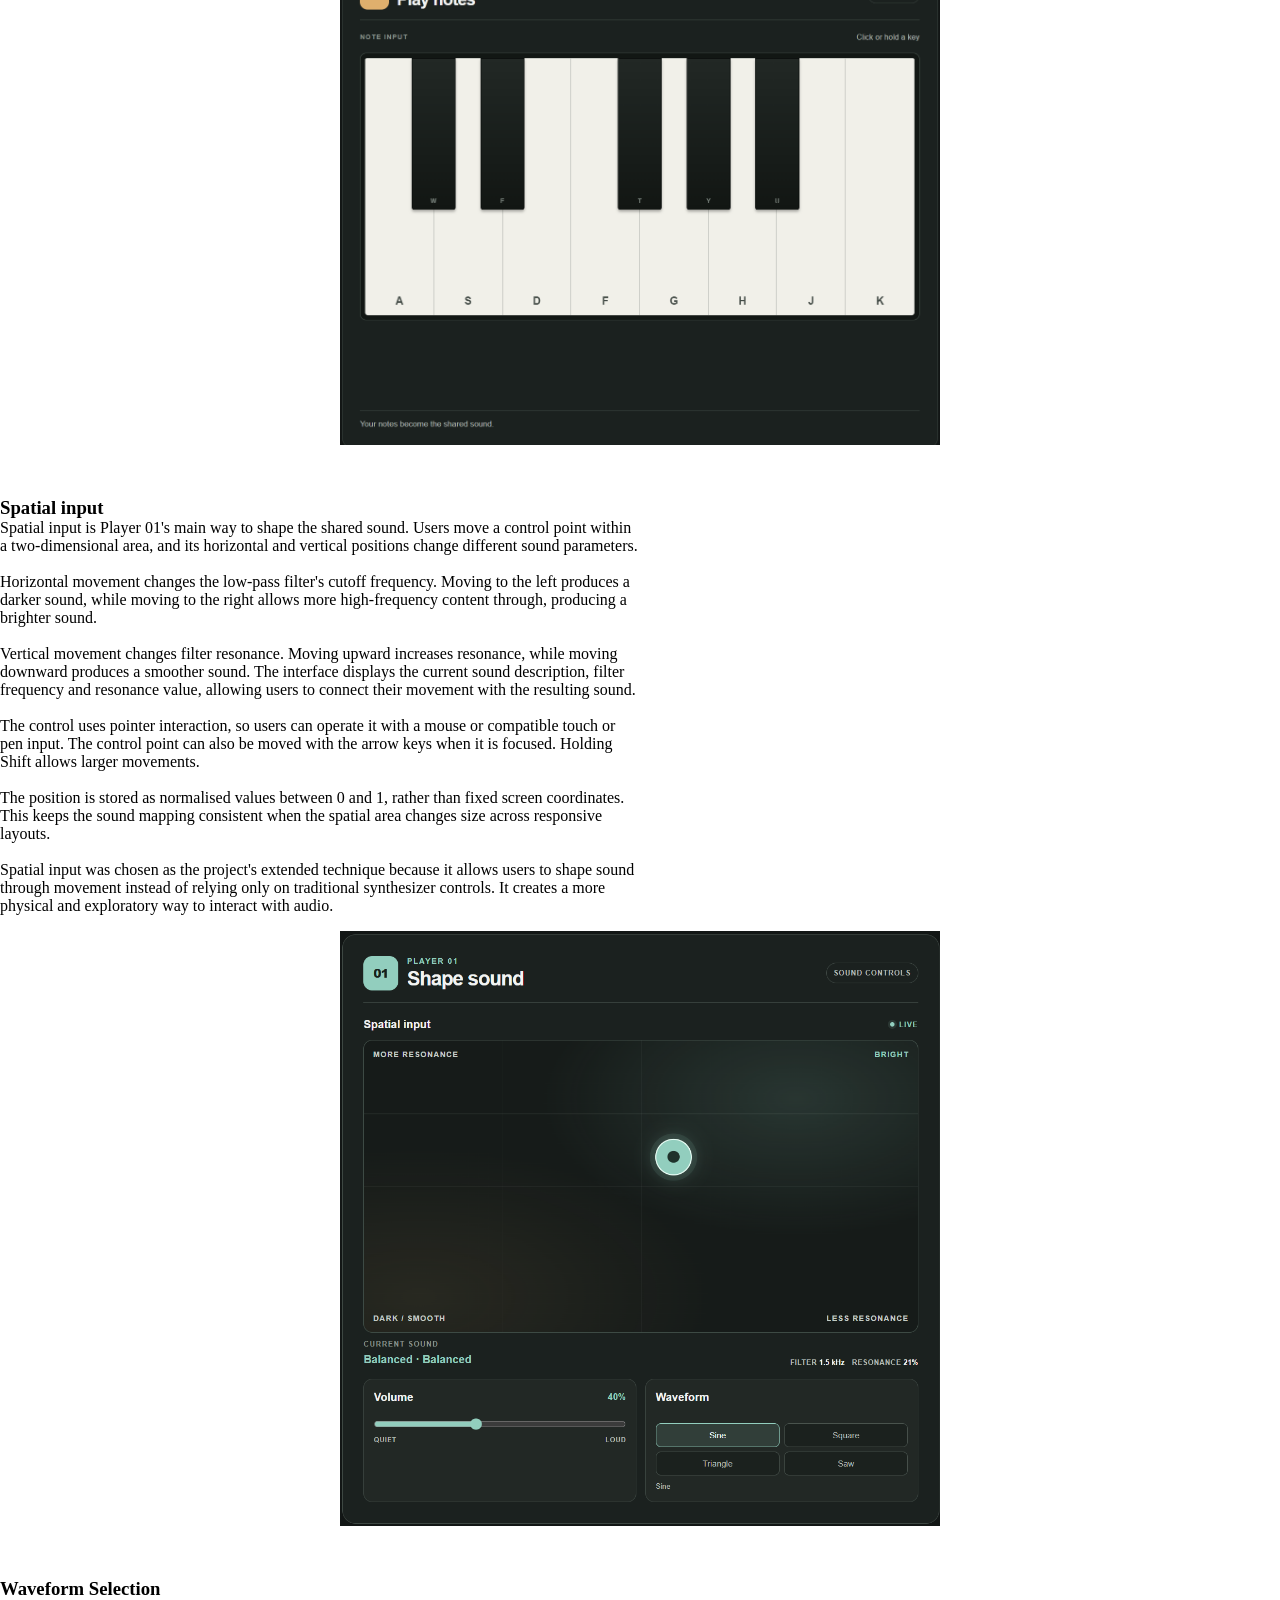
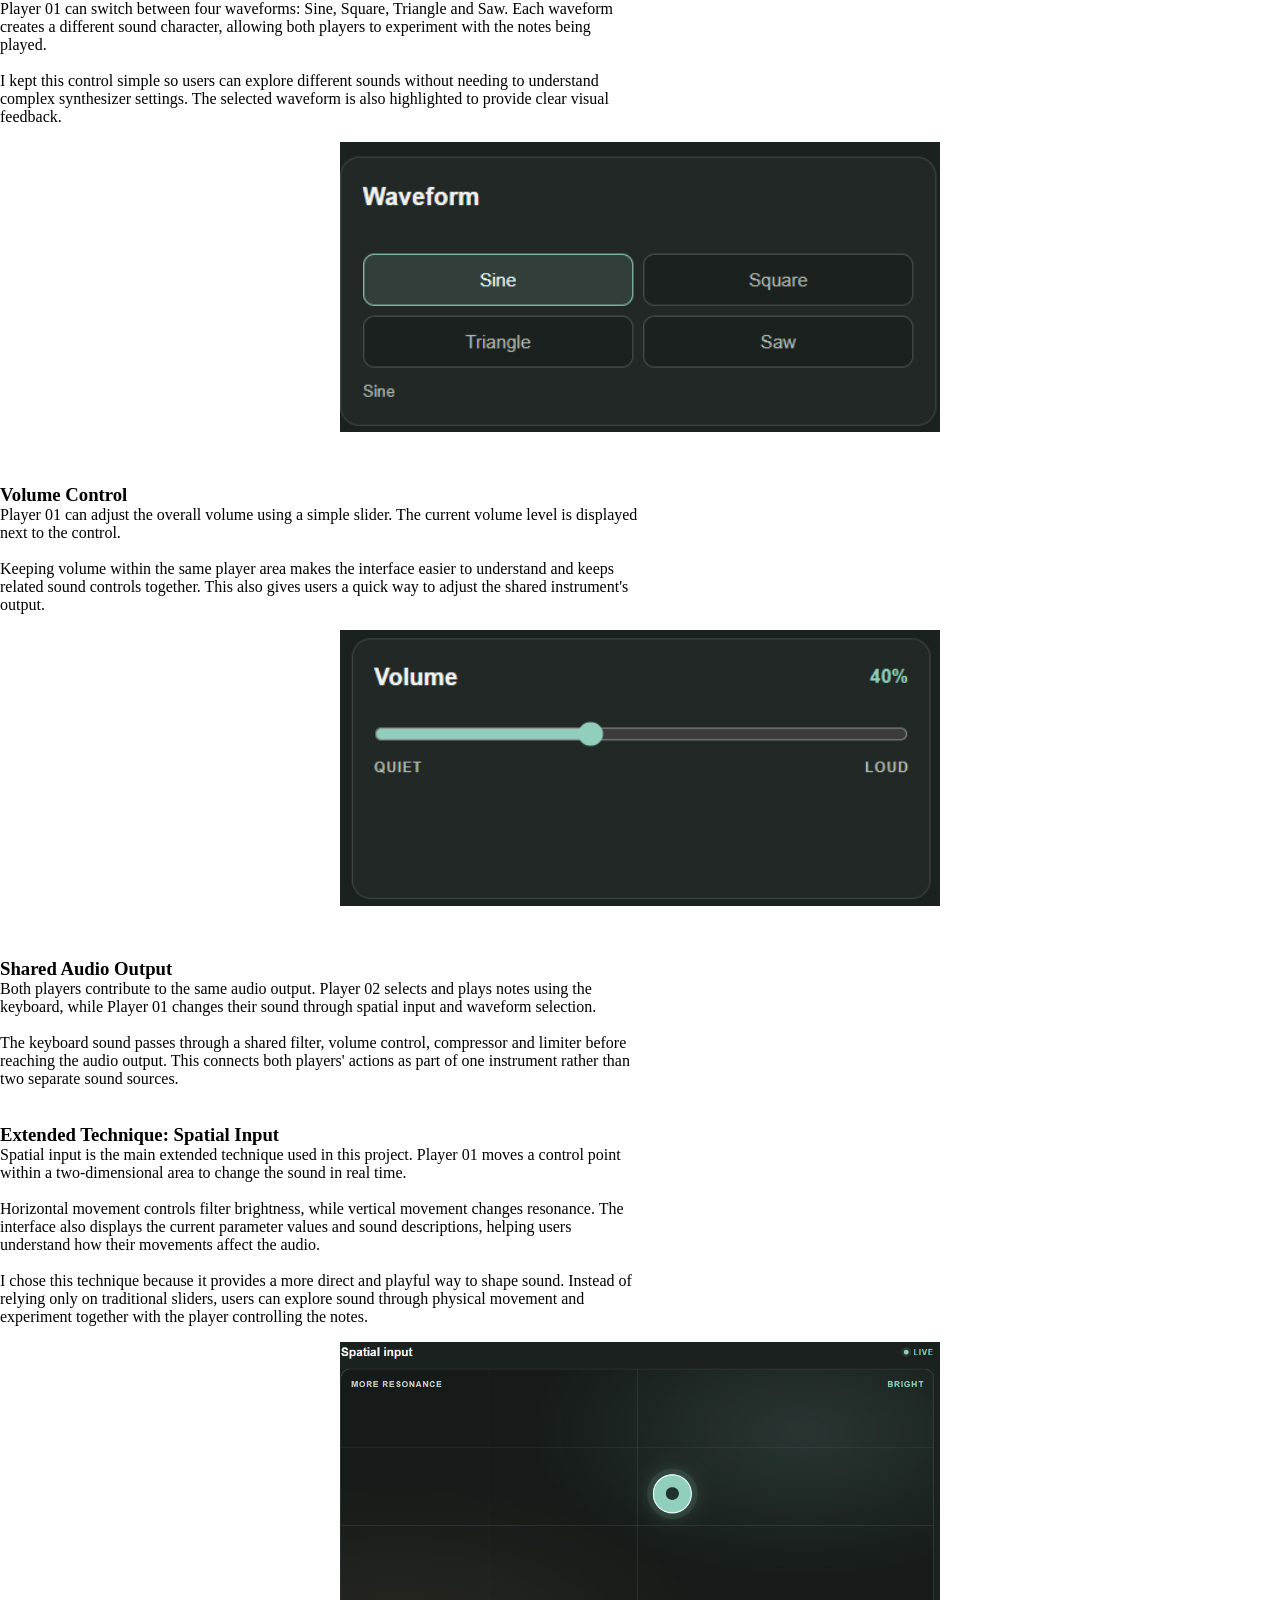
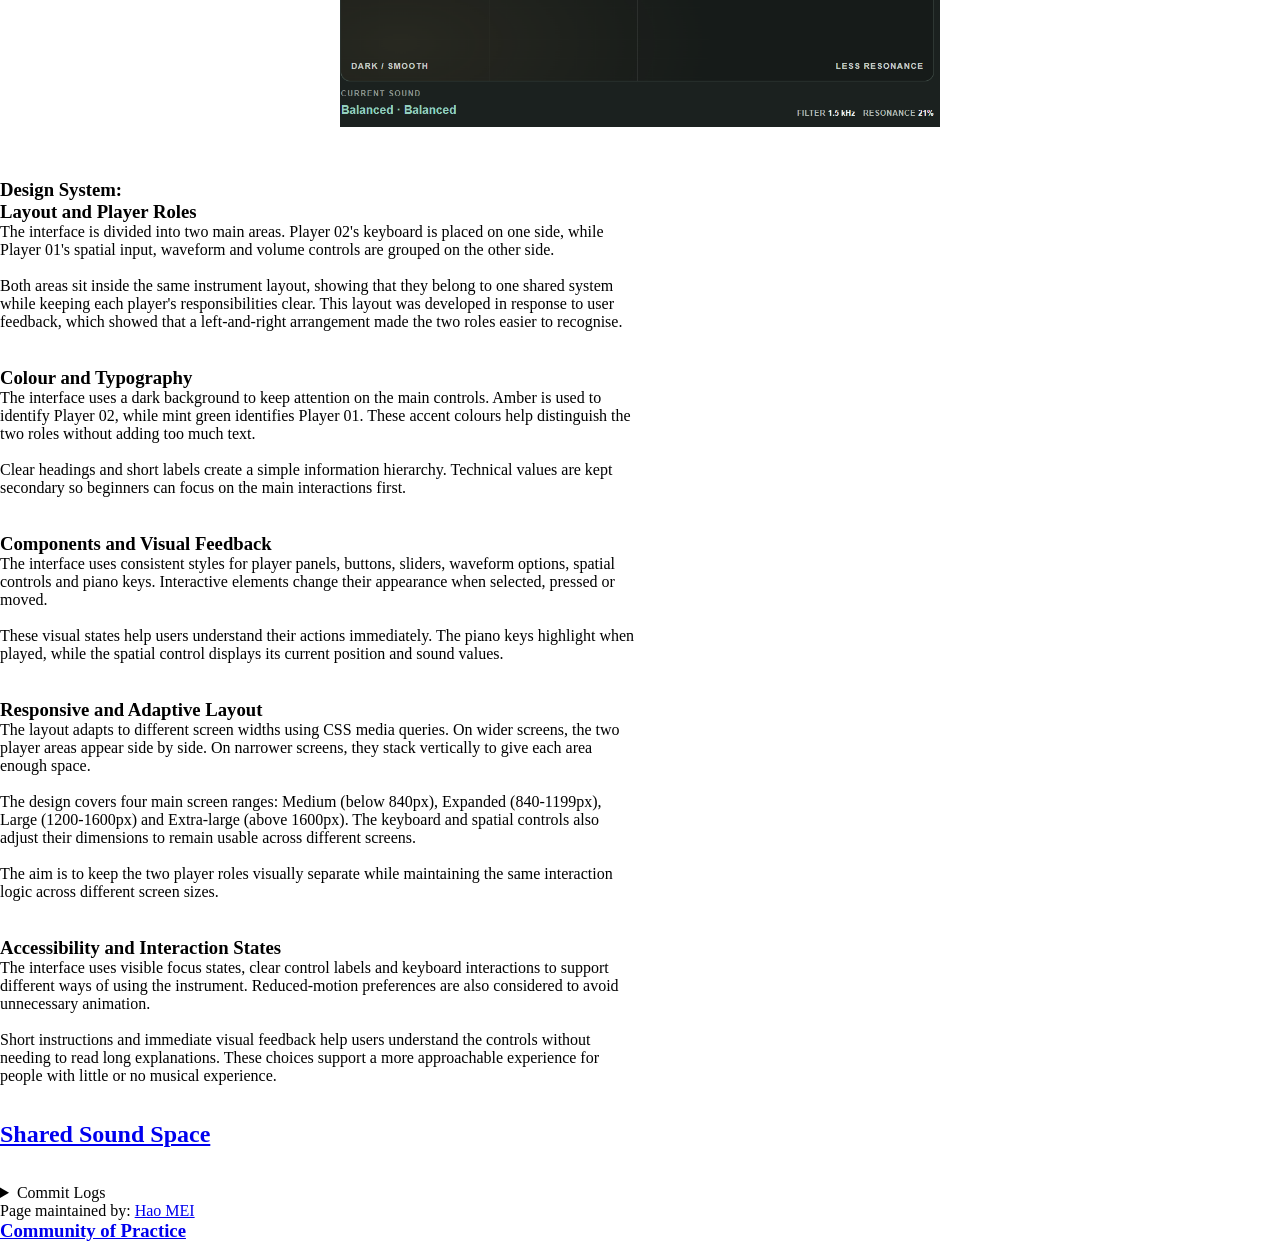
==== commit 1a988a55: "upload image source" ====
--- a/index.html
+++ b/index.html
@@ -61,6 +61,9 @@
                 <p>The interface uses a clear left-and-right layout on wider screens to make the two roles easy to recognise. On narrower screens, the player areas stack vertically while keeping their visual identities and control groups separate.</p>
                 <br>
                 <p>The project avoids complex music-production workflows and uses direct manipulation, short labels and visible control states to help beginners start experimenting. The main design goal is to make collaboration understandable through the layout and interaction itself, rather than relying on long instructions or additional features.</p>
+                
+                <img src="assets/pics/sssHomePage.png" alt="Home page of shared sound space.">
+            
             </section>
 
             <br>
@@ -73,7 +76,10 @@
                 <p>The keyboard belongs to Player 02 and controls which notes are played. It contains eight white keys covering C4 to C5, with five black keys for the sharps between them. <br>Users can play notes by clicking or holding the on-screen keys, or by using the computer keyboard. The white keys use A, S, D, F, G, H, J and K. The black keys use W, E, T, Y and U.</p><br>
                 <p>The mapping follows the familiar pattern of white and black piano keys. Computer-key labels are displayed directly on the on-screen keyboard, so users do not need to remember a separate key chart. The black-key labels are smaller to keep them visible without competing with the main keyboard.</p><br>
                 <p>When a key is pressed, it receives a visual highlight and triggers its corresponding note. Releasing the key releases the note and removes the highlight. This connects the user's action with both visual and audio feedback.</p><br>
-                <p>The keyboard provides a familiar and direct way to select notes without requiring users to understand music notation or learn a complicated interface first.</p><br><br>
+                <p>The keyboard provides a familiar and direct way to select notes without requiring users to understand music notation or learn a complicated interface first.</p>
+                
+                <img src="assets/pics/Keyboard.png" alt="Keyboard section">
+                <br><br>
 
                 <h3>Spatial input</h3>
                 <p>Spatial input is Player 01's main way to shape the shared sound. Users move a control point within a two-dimensional area, and its horizontal and vertical positions change different sound parameters.</p><br>
@@ -81,7 +87,10 @@
                 <p>Vertical movement changes filter resonance. Moving upward increases resonance, while moving downward produces a smoother sound. The interface displays the current sound description, filter frequency and resonance value, allowing users to connect their movement with the resulting sound.</p><br>
                 <p>The control uses pointer interaction, so users can operate it with a mouse or compatible touch or pen input. The control point can also be moved with the arrow keys when it is focused. Holding Shift allows larger movements.</p><br>
                 <p>The position is stored as normalised values between 0 and 1, rather than fixed screen coordinates. This keeps the sound mapping consistent when the spatial area changes size across responsive layouts.</p><br>
-                <p>Spatial input was chosen as the project's extended technique because it allows users to shape sound through movement instead of relying only on traditional synthesizer controls. It creates a more physical and exploratory way to interact with audio.</p><br><br>
+                <p>Spatial input was chosen as the project's extended technique because it allows users to shape sound through movement instead of relying only on traditional synthesizer controls. It creates a more physical and exploratory way to interact with audio.</p>
+                
+                <img src="assets/pics/spatialInput.png" alt="Player 1 section, including spatial input section.">
+                <br><br>
                 
                 <h3>Waveform Selection</h3>
                 <p>Player 01 can switch between four waveforms: Sine, Square, Triangle and Saw. Each waveform creates a different sound
@@ -91,7 +100,9 @@
                     sounds without needing to understand complex synthesizer
                     settings. The selected waveform is also highlighted to
                     provide clear visual feedback.
-                </p><br><br>
+                </p>
+                <img src="assets/pics/waveForm.png" alt="Waveform control section.">
+                <br><br>
 
                 <h3>Volume Control</h3>
                 <p>Player 01 can adjust the overall volume using a simple
@@ -102,7 +113,9 @@
                     interface easier to understand and keeps related sound
                     controls together. This also gives users a quick way
                     to adjust the shared instrument's output.
-                </p><br><br>
+                </p>
+                <img src="assets/pics/volume.png" alt="Volume control section.">
+                <br><br>
 
                 <h3>Shared Audio Output</h3>
                 <p>Both players contribute to the same audio output.
@@ -133,7 +146,9 @@
                     relying only on traditional sliders, users can explore
                     sound through physical movement and experiment together
                     with the player controlling the notes.
-                </p><br><br>
+                </p>
+                <img src="assets/pics/spatial.png" alt="Spatial input section.">
+                <br><br>
                 
                 <h3>Design System:</h3>
                 <h3>Layout and Player Roles</h3>
@@ -376,29 +391,43 @@
 
                     <tr>
                         <td>HaoMEI423</td>
-                        <td>Sat Sep 26 22:50:08 2026</td>
-                        <td></td>
-                        <td></td>
-                    </tr>
-
-                    <tr>
-                        <td>HaoMEI423</td>
-                        <td>Sat Sep 26 22:50:08 2026</td>
-                        <td></td>
-                        <td></td>
-                    </tr>
-
-                    <tr>
-                        <td>HaoMEI423</td>
-                        <td>Sat Sep 26 22:50:08 2026</td>
-                        <td></td>
-                        <td></td>
-                    </tr>
-
-                    <tr>
-                        <td>HaoMEI423</td>
-                        <td>Sat Sep 26 22:50:08 2026</td>
-                        <td></td>
+                        <td>Fri Oct 30 16:47:49 2026</td>
+                        <td>Fixing the bug Sine waveform does not change sound</td>
+                        <td>Make Sine audio changes through the spatial input, and resonance more obvious.</td>
+                    </tr>
+
+                    <tr>
+                        <td>HaoMEI423</td>
+                        <td>Fri Oct 30 17:01:44 2026</td>
+                        <td>Adding more resonanc</td>
+                        <td></td>
+                    </tr>
+
+                    <tr>
+                        <td>HaoMEI423</td>
+                        <td>Fri Oct 30 17:12:20 2026</td>
+                        <td>Change the volume display to percentage</td>
+                        <td></td>
+                    </tr>
+                    
+                    <tr>
+                        <td>HaoMEI423</td>
+                        <td>Sun Nov 1 15:02:20 2026</td>
+                        <td>fixing layout bugs.</td>
+                        <td></td>
+                    </tr>
+
+                    <tr>
+                        <td>HaoMEI423</td>
+                        <td>Sun Nov 1 15:03:01 2026</td>
+                        <td>Fixing layout issue of waveform</td>
+                        <td></td>
+                    </tr>
+
+                    <tr>
+                        <td>HaoMEI423</td>
+                        <td>Sun Nov 1 15:18:16 2026</td>
+                        <td>Create more resonance and fixing sine wave chord bug.</td>
                         <td></td>
                     </tr>
                     </tbody>
